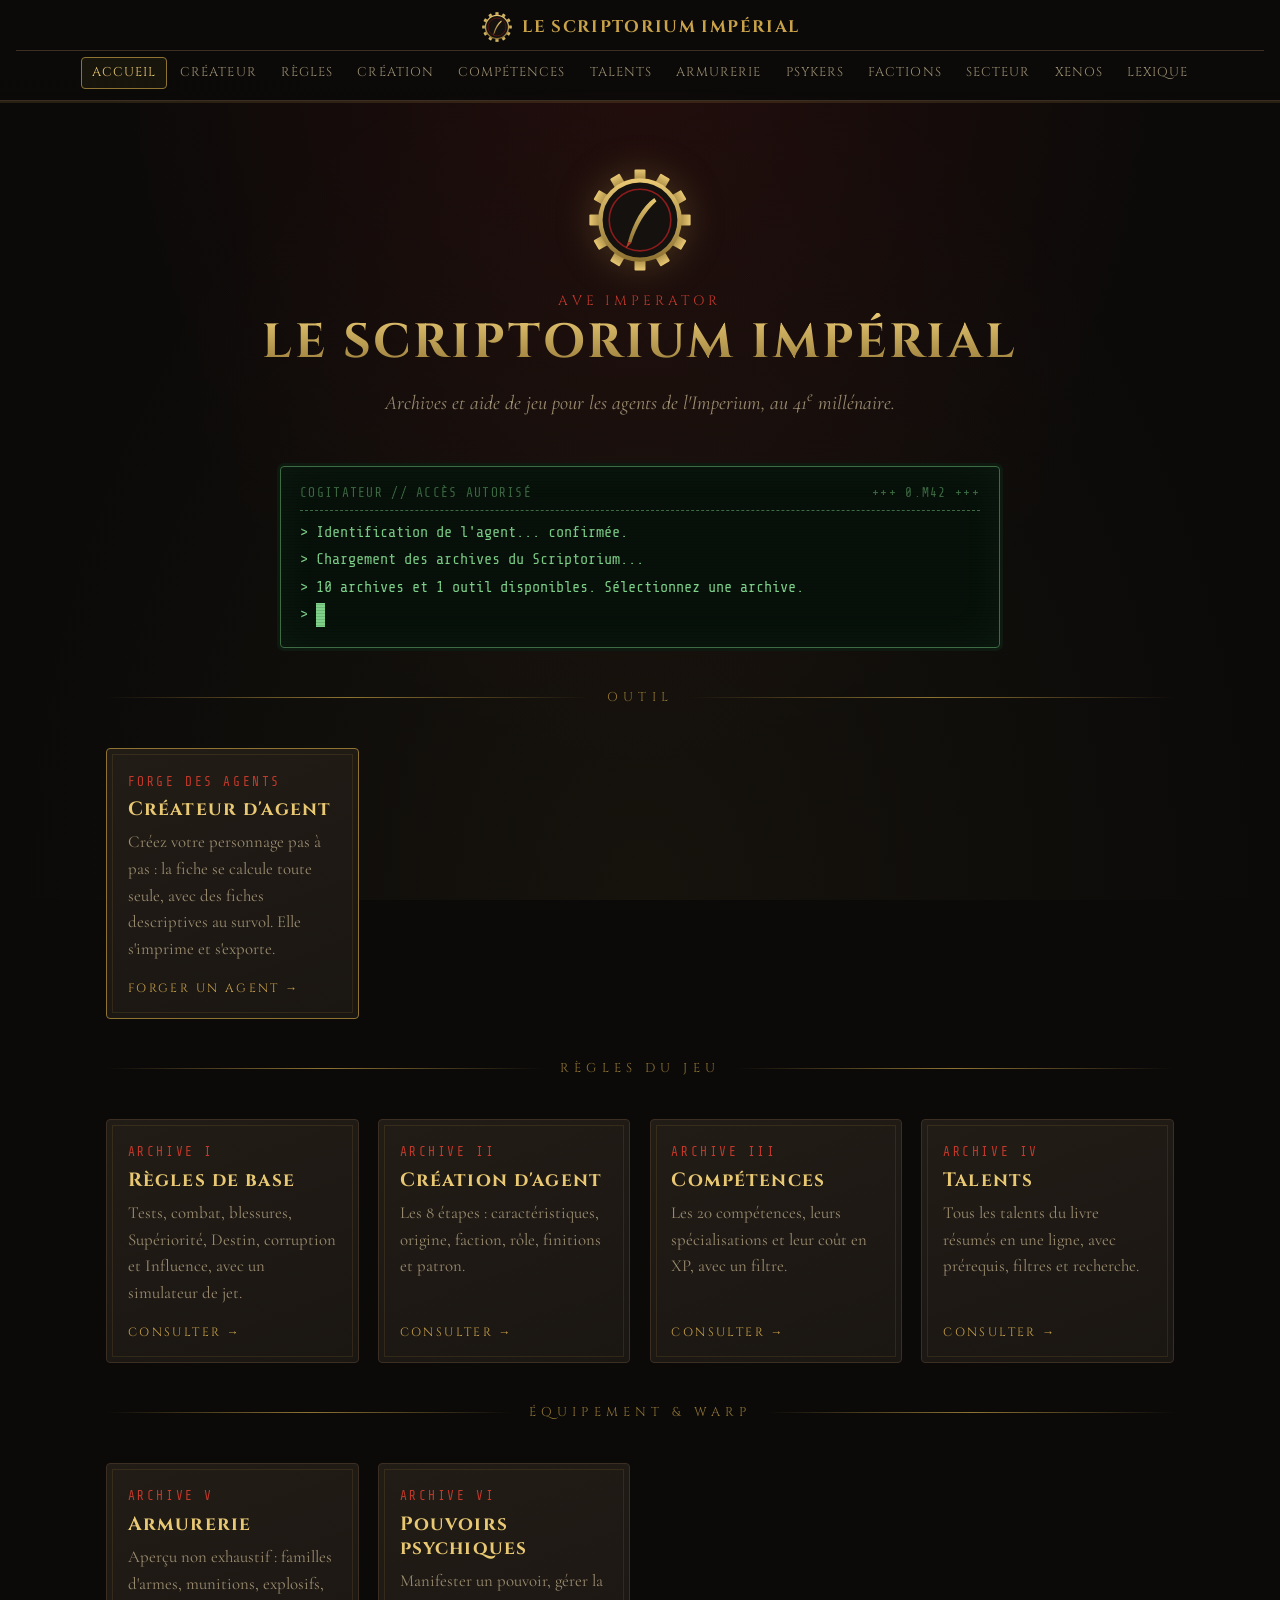
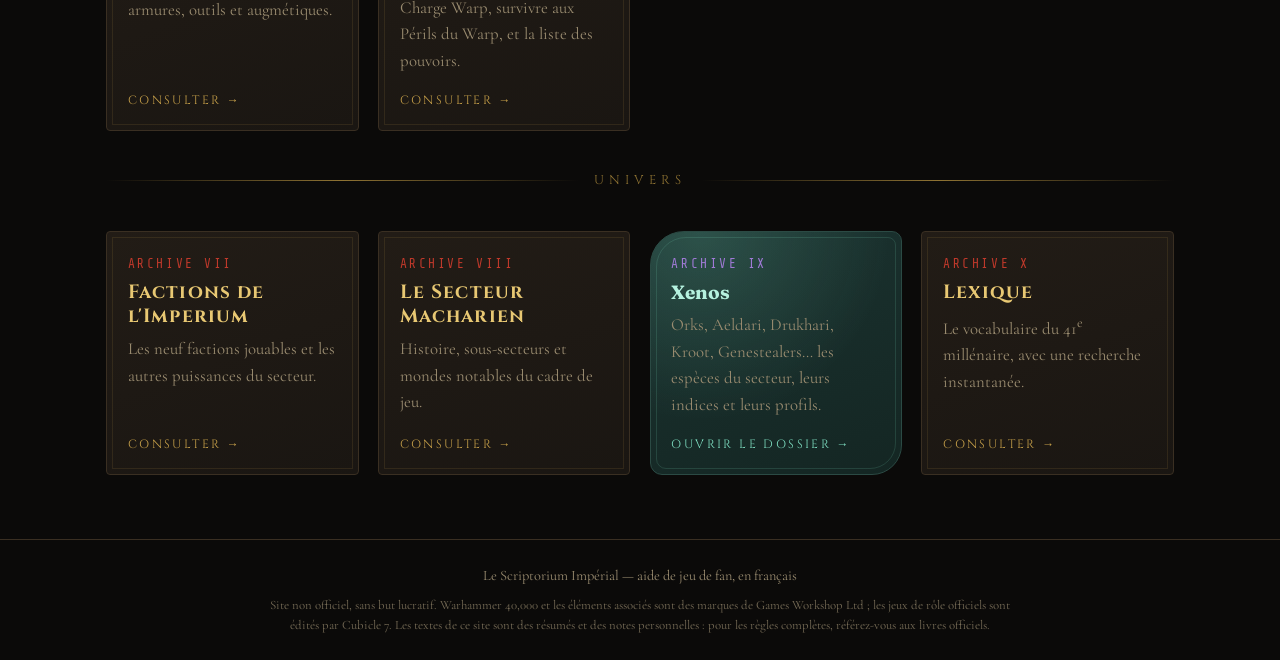
==== index.html @ 33627002 "Cache : version ?v=2 sur tous les scripts et styles pour charger le nouveau créateur Co-Authored-By:" ====
<!doctype html>
<html lang="fr">
<head>
  <meta charset="utf-8">
  <meta name="viewport" content="width=device-width, initial-scale=1">
  <title>Le Scriptorium Impérial</title>
  <meta name="description" content="Aide de jeu en français pour le jeu de rôle dans l'univers de Warhammer 40,000.">
  <link rel="preconnect" href="https://fonts.googleapis.com">
  <link rel="preconnect" href="https://fonts.gstatic.com" crossorigin>
  <link href="https://fonts.googleapis.com/css2?family=Cinzel:wght@500;700&family=Fraunces:opsz,wght@9..144,600&family=Cormorant+Garamond:ital,wght@0,400;0,600;1,400&family=Share+Tech+Mono&display=swap" rel="stylesheet">
  <link rel="stylesheet" href="css/style.css?v=2">
  <script src="js/main.js?v=2" defer></script>
</head>
<body>
  <main>
    <section class="hero">
      <span class="hero-seal" data-seal></span>
      <div class="motto">Ave Imperator</div>
      <h1>Le Scriptorium Impérial</h1>
      <p class="hero-lead">
        Archives et aide de jeu pour les agents de l'Imperium, au 41<sup>e</sup> millénaire.
      </p>
    </section>

    <div class="dataslate" data-type>
      <div class="ds-head"><span>COGITATEUR // ACCÈS AUTORISÉ</span><span>+++ 0.M42 +++</span></div>
      <p>&gt; Identification de l'agent... confirmée.</p>
      <p>&gt; Chargement des archives du Scriptorium...</p>
      <p>&gt; 10 archives et 1 outil disponibles. Sélectionnez une archive.</p>
      <p>&gt; <span class="cursor">&nbsp;</span></p>
    </div>

    <div class="divider"><span>OUTIL</span></div>

    <section class="module-grid">
      <a class="module-card" href="createur.html" style="border-color:var(--gold-soft)">
        <span class="num">FORGE DES AGENTS</span>
        <h3>Créateur d'agent</h3>
        <p>Créez votre personnage pas à pas : la fiche se calcule toute seule, avec des fiches descriptives au survol. Elle s'imprime et s'exporte.</p>
        <span class="go">Forger un agent →</span>
      </a>
    </section>

    <div class="divider"><span>RÈGLES DU JEU</span></div>

    <section class="module-grid">
      <a class="module-card" href="regles.html">
        <span class="num">ARCHIVE I</span>
        <h3>Règles de base</h3>
        <p>Tests, combat, blessures, Supériorité, Destin, corruption et Influence, avec un simulateur de jet.</p>
        <span class="go">Consulter →</span>
      </a>
      <a class="module-card" href="creation.html">
        <span class="num">ARCHIVE II</span>
        <h3>Création d'agent</h3>
        <p>Les 8 étapes : caractéristiques, origine, faction, rôle, finitions et patron.</p>
        <span class="go">Consulter →</span>
      </a>
      <a class="module-card" href="competences.html">
        <span class="num">ARCHIVE III</span>
        <h3>Compétences</h3>
        <p>Les 20 compétences, leurs spécialisations et leur coût en XP, avec un filtre.</p>
        <span class="go">Consulter →</span>
      </a>
      <a class="module-card" href="talents.html">
        <span class="num">ARCHIVE IV</span>
        <h3>Talents</h3>
        <p>Tous les talents du livre résumés en une ligne, avec prérequis, filtres et recherche.</p>
        <span class="go">Consulter →</span>
      </a>
    </section>

    <div class="divider"><span>ÉQUIPEMENT &amp; WARP</span></div>

    <section class="module-grid">
      <a class="module-card" href="armurerie.html">
        <span class="num">ARCHIVE V</span>
        <h3>Armurerie</h3>
        <p>Aperçu non exhaustif : familles d'armes, munitions, explosifs, armures, outils et augmétiques.</p>
        <span class="go">Consulter →</span>
      </a>
      <a class="module-card" href="psy.html">
        <span class="num">ARCHIVE VI</span>
        <h3>Pouvoirs psychiques</h3>
        <p>Manifester un pouvoir, gérer la Charge Warp, survivre aux Périls du Warp, et la liste des pouvoirs.</p>
        <span class="go">Consulter →</span>
      </a>
    </section>

    <div class="divider"><span>UNIVERS</span></div>

    <section class="module-grid">
      <a class="module-card" href="factions.html">
        <span class="num">ARCHIVE VII</span>
        <h3>Factions de l'Imperium</h3>
        <p>Les neuf factions jouables et les autres puissances du secteur.</p>
        <span class="go">Consulter →</span>
      </a>
      <a class="module-card" href="secteur.html">
        <span class="num">ARCHIVE VIII</span>
        <h3>Le Secteur Macharien</h3>
        <p>Histoire, sous-secteurs et mondes notables du cadre de jeu.</p>
        <span class="go">Consulter →</span>
      </a>
      <a class="module-card xenos-card" href="xenos.html">
        <span class="num">ARCHIVE IX</span>
        <h3>Xenos</h3>
        <p>Orks, Aeldari, Drukhari, Kroot, Genestealers… les espèces du secteur, leurs indices et leurs profils.</p>
        <span class="go">Ouvrir le dossier →</span>
      </a>
      <a class="module-card" href="lexique.html">
        <span class="num">ARCHIVE X</span>
        <h3>Lexique</h3>
        <p>Le vocabulaire du 41<sup>e</sup> millénaire, avec une recherche instantanée.</p>
        <span class="go">Consulter →</span>
      </a>
    </section>
  </main>
</body>
</html>
---- css/style.css ----
/* ==========================================================
   LE SCRIPTORIUM IMPÉRIAL — feuille de style commune
   Thème : gothique impérial (or, carmin, parchemin) + data-ardoise
   ========================================================== */

:root {
  --bg: #0b0a09;
  --bg-2: #14110e;
  --panel: #1a1612;
  --panel-2: #221c16;
  --line: #3a2f22;
  --gold: #c9a24a;
  --gold-soft: #8f7333;
  --gold-bright: #e8c873;
  --crimson: #8e1b1b;
  --crimson-bright: #c0392b;
  --parchment: #e6dcc3;
  --text: #d8ccb0;
  --muted: #9a8c70;
  --slate: #7fd18a;
  --slate-dim: #3d6b43;
  --slate-bg: #07110a;

  --font-title: "Cinzel", "Trajan Pro", Georgia, serif;
  --font-body: "Cormorant Garamond", Georgia, serif;
  --font-mono: "Share Tech Mono", "Courier New", monospace;

  --radius: 4px;
  --maxw: 1100px;
}

* { box-sizing: border-box; }

html { scroll-behavior: smooth; }

body {
  margin: 0;
  background:
    radial-gradient(ellipse at top, rgba(142, 27, 27, 0.18), transparent 60%),
    radial-gradient(ellipse at bottom, rgba(201, 162, 74, 0.06), transparent 70%),
    var(--bg);
  background-attachment: fixed;
  color: var(--text);
  font-family: var(--font-body);
  font-size: 1.15rem;
  line-height: 1.6;
  min-height: 100vh;
  display: flex;
  flex-direction: column;
}

a { color: var(--gold-bright); text-decoration: none; }
a:hover { color: var(--parchment); }

::selection { background: var(--crimson); color: var(--parchment); }

/* ---------- En-tête & navigation ---------- */

.site-header {
  position: sticky;
  top: 0;
  z-index: 50;
  background: linear-gradient(to bottom, #0b0a09 70%, rgba(11, 10, 9, 0.92));
  border-bottom: 1px solid var(--line);
  box-shadow: 0 2px 0 rgba(201, 162, 74, 0.15);
}

.header-inner {
  max-width: var(--maxw);
  margin: 0 auto;
  padding: 0.7rem 16px;
  display: flex;
  align-items: center;
  justify-content: space-between;
  gap: 1rem;
}

.brand {
  display: flex;
  align-items: center;
  gap: 0.6rem;
  font-family: var(--font-title);
  font-weight: 700;
  letter-spacing: 0.08em;
  color: var(--gold);
  font-size: 1.05rem;
  text-transform: uppercase;
}
.brand-mark {
  width: 32px;
  height: 32px;
  flex-shrink: 0;
}

.nav-toggle {
  display: none;
  background: none;
  border: 1px solid var(--gold-soft);
  color: var(--gold);
  font-family: var(--font-mono);
  padding: 0.3rem 0.6rem;
  cursor: pointer;
  border-radius: var(--radius);
}

.site-nav ul {
  list-style: none;
  margin: 0;
  padding: 0;
  display: flex;
  gap: 0.2rem;
}
.site-nav a {
  display: block;
  padding: 0.35rem 0.75rem;
  font-family: var(--font-title);
  font-size: 0.8rem;
  letter-spacing: 0.12em;
  text-transform: uppercase;
  color: var(--muted);
  border: 1px solid transparent;
  border-radius: var(--radius);
}
.site-nav a:hover { color: var(--gold-bright); border-color: var(--line); }
.site-nav a.active {
  color: var(--gold-bright);
  border-color: var(--gold-soft);
  background: rgba(201, 162, 74, 0.07);
}

/* Grand écran : le menu passe sur une seconde ligne centrée, sous le titre */
@media (min-width: 1081px) {
  .header-inner { flex-wrap: wrap; justify-content: center; row-gap: 0.4rem; }
  .site-nav { flex-basis: 100%; border-top: 1px solid var(--line); padding-top: 0.4rem; }
  .site-nav ul { justify-content: center; flex-wrap: wrap; }
}

@media (max-width: 1080px) {
  .nav-toggle { display: block; }
  .site-nav {
    position: absolute;
    top: 100%;
    left: 0;
    right: 0;
    background: var(--bg-2);
    border-bottom: 1px solid var(--line);
    display: none;
  }
  .site-nav.open { display: block; }
  .site-nav ul { flex-direction: column; padding: 0.5rem 16px 1rem; }
}

/* ---------- Mise en page ---------- */

main {
  flex: 1;
  width: 100%;
  max-width: var(--maxw);
  margin: 0 auto;
  padding: 2rem 16px 4rem;
}

h1, h2, h3, h4 {
  font-family: var(--font-title);
  color: var(--gold);
  letter-spacing: 0.06em;
  line-height: 1.25;
}
h1 { font-size: clamp(1.8rem, 5vw, 3rem); margin: 0 0 0.4rem; text-transform: uppercase; }
h2 { font-size: 1.5rem; margin: 2.5rem 0 1rem; }
h3 { font-size: 1.15rem; margin: 1.5rem 0 0.5rem; color: var(--gold-bright); }

.page-title {
  text-align: center;
  margin-bottom: 2.5rem;
}
.page-title .kicker {
  font-family: var(--font-mono);
  color: var(--crimson-bright);
  letter-spacing: 0.25em;
  font-size: 0.8rem;
  text-transform: uppercase;
}
.page-title p.lead {
  max-width: 680px;
  margin: 0.8rem auto 0;
  color: var(--muted);
  font-style: italic;
}

/* Séparateur ornemental */
.divider {
  display: flex;
  align-items: center;
  gap: 1rem;
  color: var(--gold-soft);
  margin: 2.5rem 0;
}
.divider::before,
.divider::after {
  content: "";
  flex: 1;
  height: 1px;
  background: linear-gradient(to right, transparent, var(--gold-soft), transparent);
}
.divider span { font-family: var(--font-title); letter-spacing: 0.4em; font-size: 0.8rem; }

/* ---------- Hero (accueil) ---------- */

.hero {
  text-align: center;
  padding: 2rem 0 1rem;
}
.hero-seal {
  width: 110px;
  height: 110px;
  margin: 0 auto 1rem;
  display: block;
  filter: drop-shadow(0 0 18px rgba(201, 162, 74, 0.25));
}
.hero h1 {
  background: linear-gradient(to bottom, var(--gold-bright), var(--gold-soft));
  -webkit-background-clip: text;
  background-clip: text;
  color: transparent;
}
.hero .motto {
  font-family: var(--font-title);
  color: var(--crimson-bright);
  letter-spacing: 0.3em;
  font-size: 0.85rem;
  text-transform: uppercase;
}

.hero-lead {
  max-width: 620px;
  margin: 0.6rem auto 0;
  color: var(--muted);
  font-style: italic;
  font-size: 1.25rem;
}

/* ---------- Data-ardoise (terminal) ---------- */

.dataslate {
  background: var(--slate-bg);
  border: 1px solid var(--slate-dim);
  border-radius: var(--radius);
  box-shadow: inset 0 0 40px rgba(127, 209, 138, 0.06), 0 0 0 3px #0e1a10;
  font-family: var(--font-mono);
  color: var(--slate);
  font-size: 0.95rem;
  padding: 1rem 1.2rem;
  margin: 2rem auto;
  max-width: 720px;
  position: relative;
  overflow: hidden;
  text-align: left;
}
.dataslate::after {
  content: "";
  position: absolute;
  inset: 0;
  background: repeating-linear-gradient(
    to bottom,
    rgba(0, 0, 0, 0) 0,
    rgba(0, 0, 0, 0) 2px,
    rgba(0, 0, 0, 0.25) 3px
  );
  pointer-events: none;
}
.dataslate .ds-head {
  display: flex;
  justify-content: space-between;
  border-bottom: 1px dashed var(--slate-dim);
  padding-bottom: 0.4rem;
  margin-bottom: 0.6rem;
  font-size: 0.8rem;
  color: var(--slate-dim);
  letter-spacing: 0.1em;
}
.dataslate p { margin: 0.2rem 0; }
.cursor {
  display: inline-block;
  width: 0.6em;
  background: var(--slate);
  animation: blink 1s steps(1) infinite;
}
@keyframes blink { 50% { opacity: 0; } }

/* ---------- Cartes de modules ---------- */

.module-grid {
  display: grid;
  grid-template-columns: repeat(auto-fill, minmax(240px, 1fr));
  gap: 1.2rem;
}

.module-card {
  position: relative;
  display: flex;
  flex-direction: column;
  background: linear-gradient(160deg, var(--panel-2), var(--panel));
  border: 1px solid var(--line);
  border-radius: var(--radius);
  padding: 1.4rem 1.3rem 1.2rem;
  color: var(--text);
  transition: transform 0.2s, border-color 0.2s, box-shadow 0.2s;
}
.module-card::before {
  /* coins dorés */
  content: "";
  position: absolute;
  inset: 5px;
  border: 1px solid rgba(201, 162, 74, 0.12);
  pointer-events: none;
}
.module-card:hover {
  transform: translateY(-3px);
  border-color: var(--gold-soft);
  box-shadow: 0 8px 24px rgba(0, 0, 0, 0.5), 0 0 0 1px rgba(201, 162, 74, 0.2);
  color: var(--text);
}
.module-card .num {
  font-family: var(--font-mono);
  color: var(--crimson-bright);
  font-size: 0.8rem;
  letter-spacing: 0.2em;
}
.module-card h3 { margin: 0.3rem 0 0.5rem; font-size: 1.2rem; }
.module-card p { margin: 0; color: var(--muted); font-size: 1.05rem; flex: 1; }
.module-card .go {
  margin-top: 1rem;
  font-family: var(--font-title);
  font-size: 0.75rem;
  letter-spacing: 0.2em;
  text-transform: uppercase;
  color: var(--gold);
}
.module-card.soon { opacity: 0.45; pointer-events: none; }
.module-card.soon .go { color: var(--muted); }

/* ---------- Blocs de contenu ---------- */

.panel {
  background: var(--panel);
  border: 1px solid var(--line);
  border-left: 3px solid var(--gold-soft);
  border-radius: var(--radius);
  padding: 1.1rem 1.3rem;
  margin: 1rem 0;
}
.panel.warn { border-left-color: var(--crimson-bright); }
.panel h3:first-child, .panel h4:first-child { margin-top: 0; }

.todo {
  font-family: var(--font-mono);
  font-size: 0.85rem;
  color: var(--crimson-bright);
  border: 1px dashed var(--crimson);
  padding: 0.5rem 0.8rem;
  border-radius: var(--radius);
  margin: 1rem 0;
}

.grid-2 {
  display: grid;
  grid-template-columns: repeat(auto-fit, minmax(280px, 1fr));
  gap: 1rem;
}

table {
  width: 100%;
  border-collapse: collapse;
  margin: 1rem 0;
  font-size: 1.05rem;
}
th, td {
  border-bottom: 1px solid var(--line);
  padding: 0.55rem 0.7rem;
  text-align: left;
  vertical-align: top;
}
th {
  font-family: var(--font-title);
  font-size: 0.8rem;
  letter-spacing: 0.12em;
  text-transform: uppercase;
  color: var(--gold);
  background: var(--panel-2);
}
.table-wrap { overflow-x: auto; }

.tag {
  display: inline-block;
  font-family: var(--font-mono);
  font-size: 0.75rem;
  padding: 0.1rem 0.45rem;
  border: 1px solid var(--gold-soft);
  color: var(--gold);
  border-radius: 2px;
  margin-right: 0.3rem;
}

/* Sommaire de page */
.toc {
  display: flex;
  flex-wrap: wrap;
  gap: 0.5rem;
  justify-content: center;
  margin-bottom: 2rem;
}
.toc a {
  font-family: var(--font-title);
  font-size: 0.75rem;
  letter-spacing: 0.12em;
  text-transform: uppercase;
  padding: 0.3rem 0.7rem;
  border: 1px solid var(--line);
  border-radius: var(--radius);
  color: var(--muted);
}
.toc a:hover { border-color: var(--gold-soft); color: var(--gold-bright); }

/* Dé interactif */
.dice-box {
  display: flex;
  flex-wrap: wrap;
  align-items: center;
  gap: 0.8rem;
}
.dice-box input {
  width: 5rem;
  background: var(--slate-bg);
  border: 1px solid var(--slate-dim);
  color: var(--slate);
  font-family: var(--font-mono);
  font-size: 1rem;
  padding: 0.4rem;
  border-radius: var(--radius);
}
.select {
  background: var(--slate-bg);
  border: 1px solid var(--slate-dim);
  color: var(--slate);
  font-family: var(--font-mono);
  font-size: 0.95rem;
  padding: 0.4rem;
  border-radius: var(--radius);
  max-width: 100%;
}
.btn {
  background: linear-gradient(to bottom, #a52323, var(--crimson));
  border: 1px solid #c0392b;
  color: var(--parchment);
  font-family: var(--font-title);
  letter-spacing: 0.15em;
  text-transform: uppercase;
  font-size: 0.8rem;
  padding: 0.55rem 1.1rem;
  cursor: pointer;
  border-radius: var(--radius);
}
.btn:hover { filter: brightness(1.15); }

/* Recherche (lexique) */
.search {
  width: 100%;
  background: var(--slate-bg);
  border: 1px solid var(--slate-dim);
  color: var(--slate);
  font-family: var(--font-mono);
  font-size: 1rem;
  padding: 0.7rem 0.9rem;
  border-radius: var(--radius);
  margin-bottom: 1.5rem;
}
.search::placeholder { color: var(--slate-dim); }

.glossary dt {
  font-family: var(--font-title);
  color: var(--gold-bright);
  letter-spacing: 0.05em;
  margin-top: 1rem;
}
.glossary dd { margin: 0.2rem 0 0 0; color: var(--text); }
.glossary .hidden { display: none; }

/* ---------- Pied de page ---------- */

.site-footer {
  border-top: 1px solid var(--line);
  text-align: center;
  padding: 1.5rem 16px;
  font-size: 0.9rem;
  color: var(--muted);
}
.site-footer .legal {
  max-width: 760px;
  margin: 0.5rem auto 0;
  font-size: 0.8rem;
  opacity: 0.75;
}

/* Les ancres ne se cachent pas sous l'en-tête collant */
[id] { scroll-margin-top: 120px; }

/* Menu plus compact sur grand écran (beaucoup de modules) */
@media (min-width: 1081px) {
  .header-inner { max-width: 1320px; }
  .site-nav a { padding: 0.3rem 0.6rem; letter-spacing: 0.08em; }
}

/* Carte d'accueil de l'archive Xenos : un avant-goût de son style organique */
.module-card.xenos-card {
  background: radial-gradient(circle at 20% 0%, rgba(127, 224, 195, 0.18), transparent 60%), linear-gradient(160deg, #1b3330, #142623);
  border-color: #2b4a44;
  border-radius: 34px 10px 30px 12px;
}
.module-card.xenos-card::before { border-radius: 30px 8px 26px 10px; border-color: rgba(127, 224, 195, 0.15); }
.module-card.xenos-card .num { color: #a07ad6; }
.module-card.xenos-card h3 { color: #b5f2df; font-family: "Fraunces", Georgia, serif; letter-spacing: 0; }
.module-card.xenos-card .go { color: #7fe0c3; }
.module-card.xenos-card:hover { border-color: #4f9e88; box-shadow: 0 8px 24px rgba(0,0,0,0.5), 0 0 0 1px rgba(127, 224, 195, 0.25); }
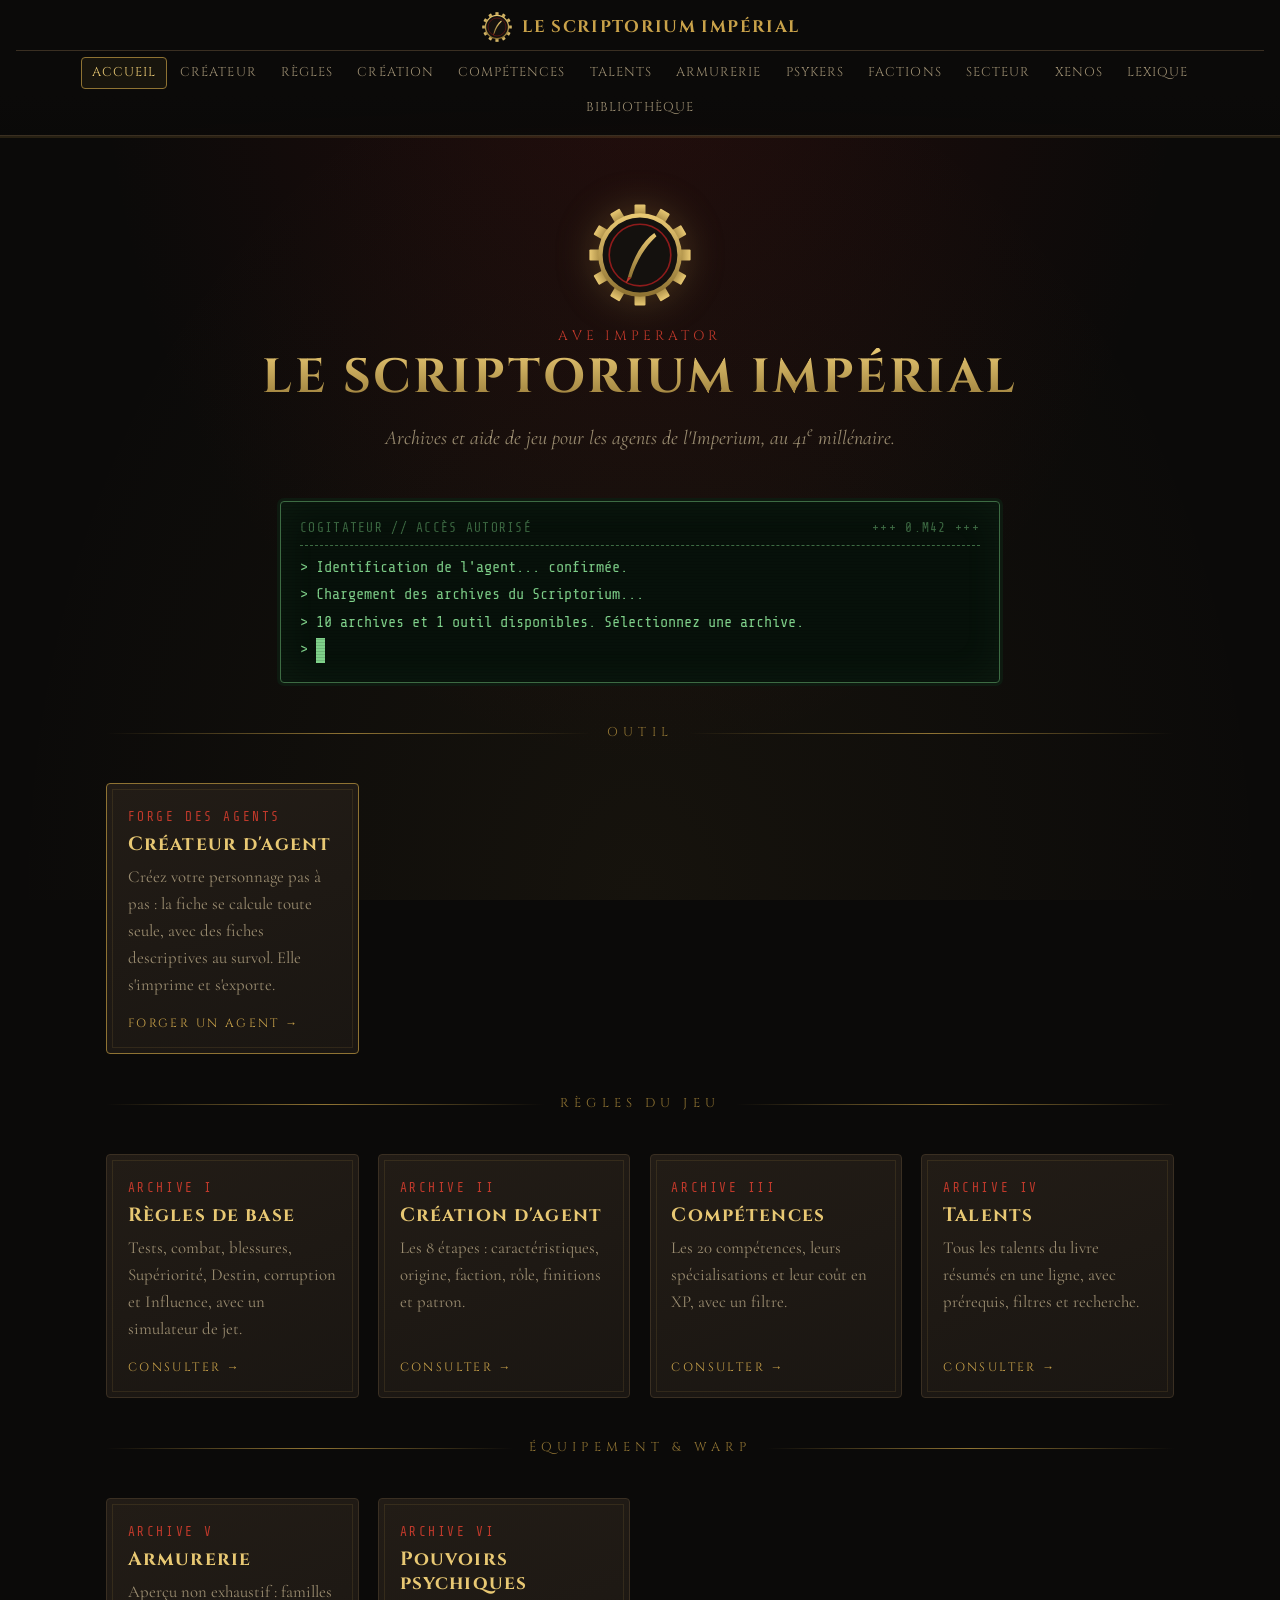
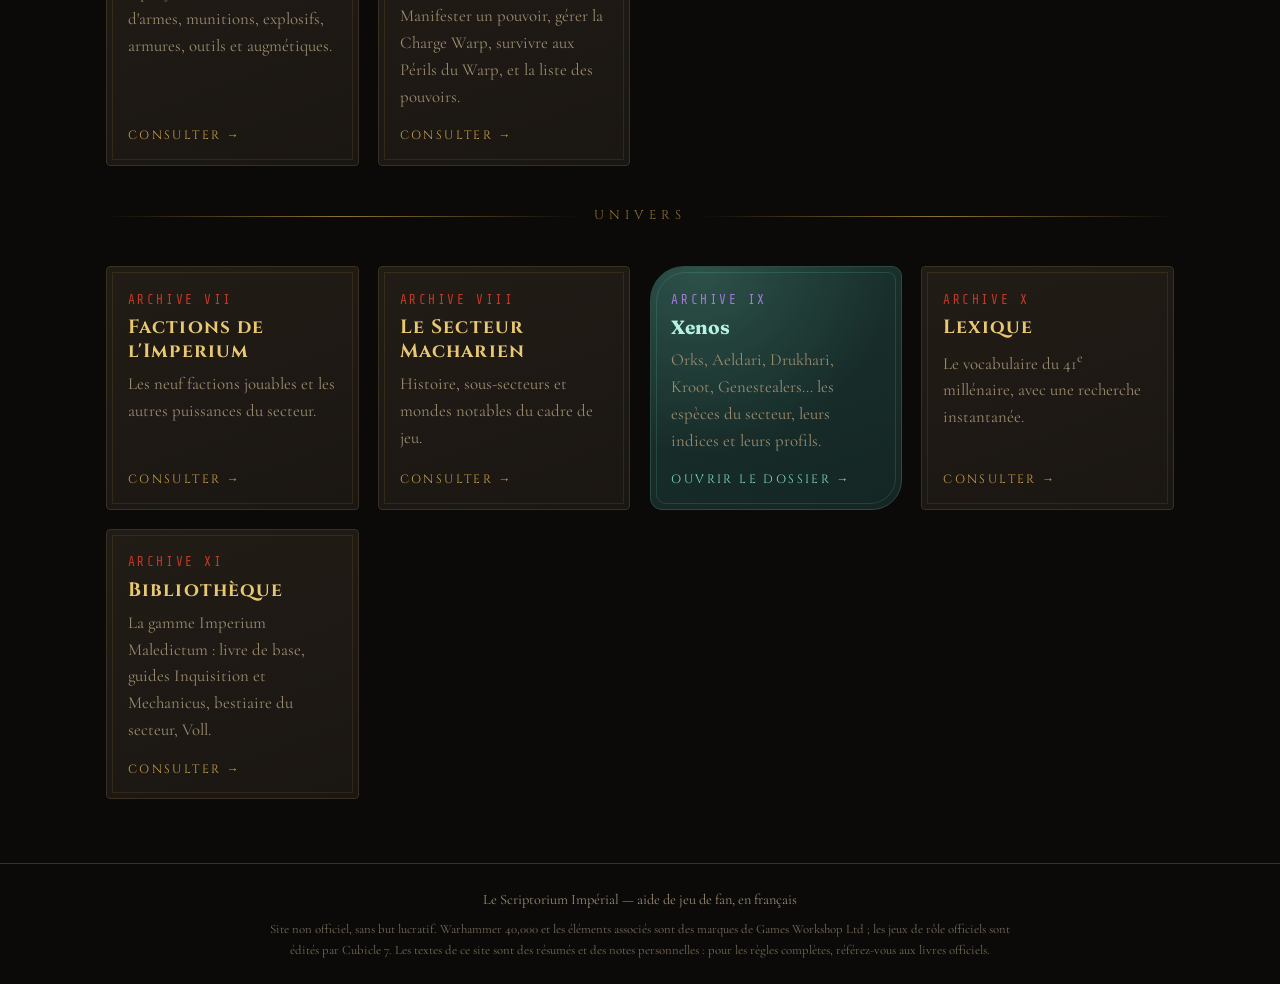
==== commit bc177a12: "Nouveautés : Archive XI Bibliothèque (guides Mechanicus, Adversary Guide, Inquisition, Voll, nouvell" ====
--- a/index.html
+++ b/index.html
@@ -8,8 +8,8 @@
   <link rel="preconnect" href="https://fonts.googleapis.com">
   <link rel="preconnect" href="https://fonts.gstatic.com" crossorigin>
   <link href="https://fonts.googleapis.com/css2?family=Cinzel:wght@500;700&family=Fraunces:opsz,wght@9..144,600&family=Cormorant+Garamond:ital,wght@0,400;0,600;1,400&family=Share+Tech+Mono&display=swap" rel="stylesheet">
-  <link rel="stylesheet" href="css/style.css?v=2">
-  <script src="js/main.js?v=2" defer></script>
+  <link rel="stylesheet" href="css/style.css?v=10">
+  <script src="js/main.js?v=10" defer></script>
 </head>
 <body>
   <main>
@@ -114,6 +114,12 @@
         <p>Le vocabulaire du 41<sup>e</sup> millénaire, avec une recherche instantanée.</p>
         <span class="go">Consulter →</span>
       </a>
+      <a class="module-card" href="bibliotheque.html">
+        <span class="num">ARCHIVE XI</span>
+        <h3>Bibliothèque</h3>
+        <p>La gamme Imperium Maledictum : livre de base, guides Inquisition et Mechanicus, bestiaire du secteur, Voll.</p>
+        <span class="go">Consulter →</span>
+      </a>
     </section>
   </main>
 </body>
--- a/css/style.css
+++ b/css/style.css
@@ -522,3 +522,5 @@
 .module-card.xenos-card h3 { color: #b5f2df; font-family: "Fraunces", Georgia, serif; letter-spacing: 0; }
 .module-card.xenos-card .go { color: #7fe0c3; }
 .module-card.xenos-card:hover { border-color: #4f9e88; box-shadow: 0 8px 24px rgba(0,0,0,0.5), 0 0 0 1px rgba(127, 224, 195, 0.25); }
+
+.hint { color: var(--muted); font-style: italic; font-size: 0.95rem; }
